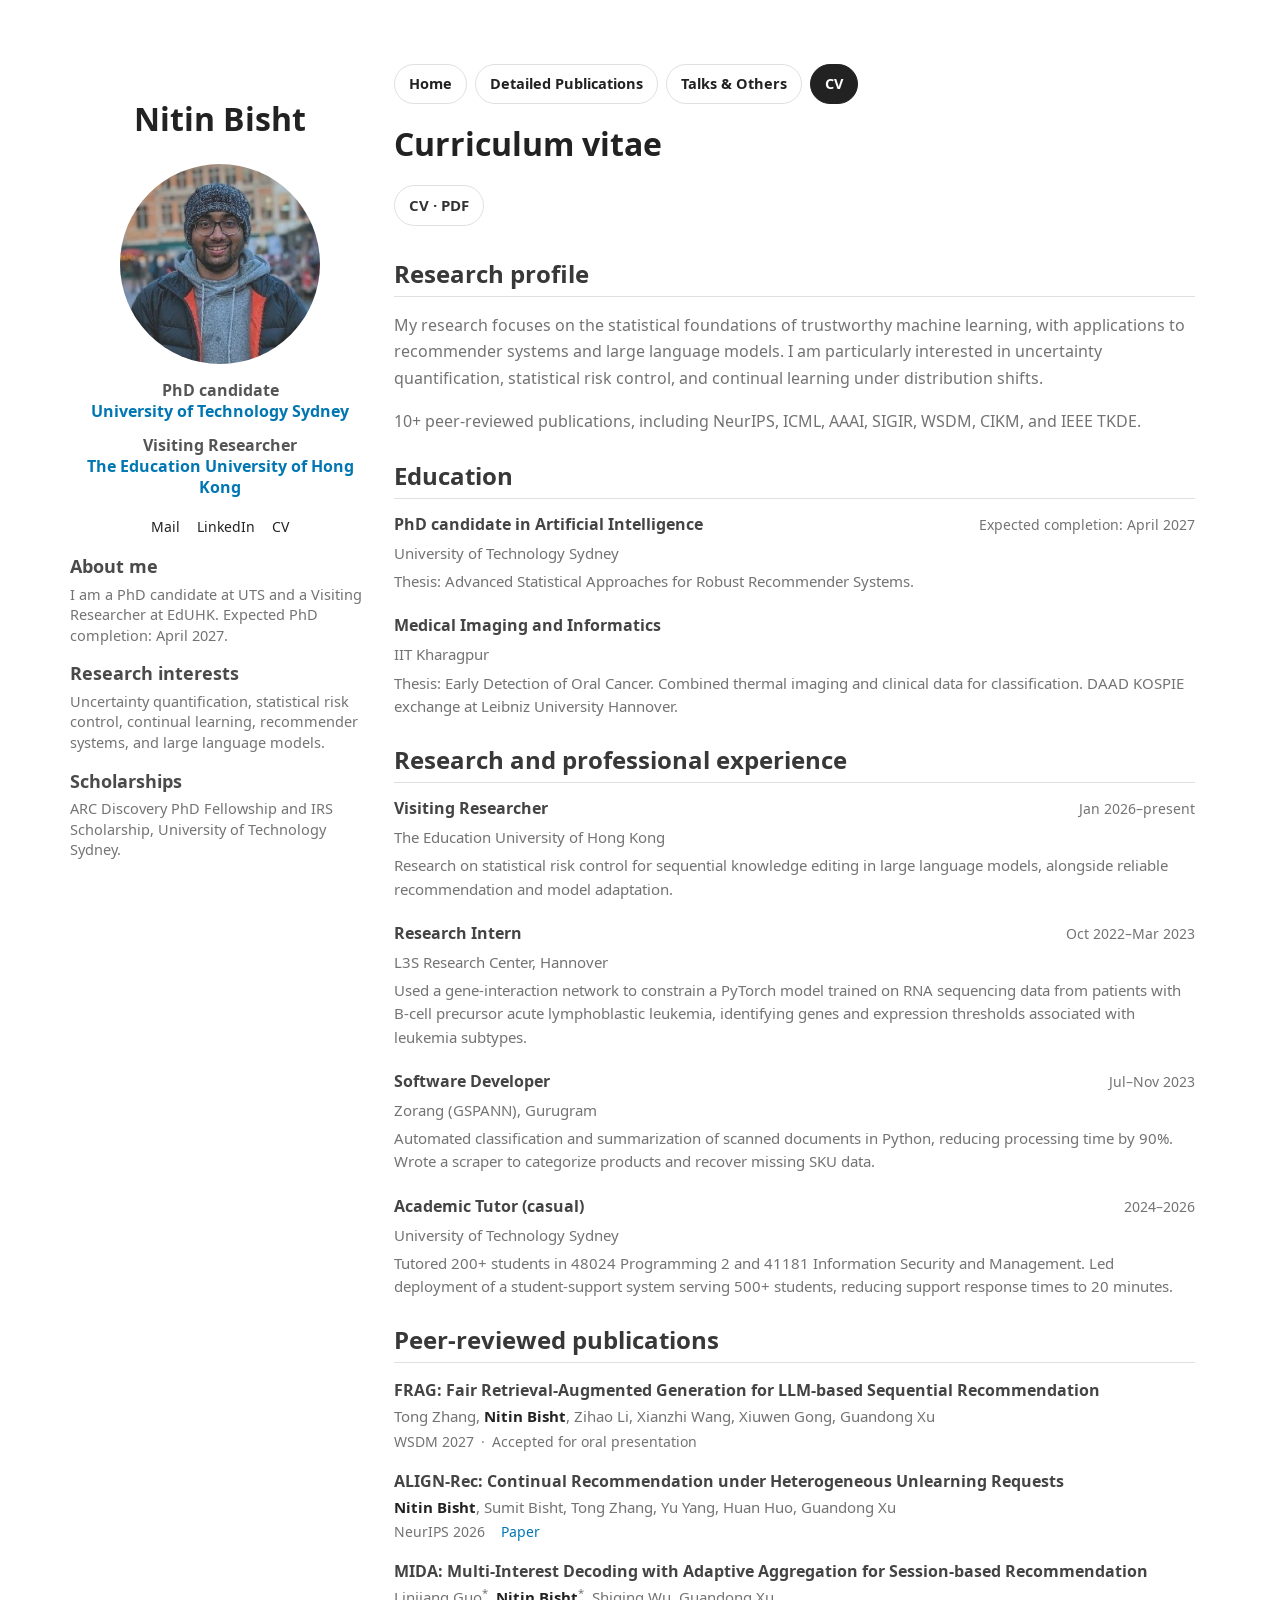
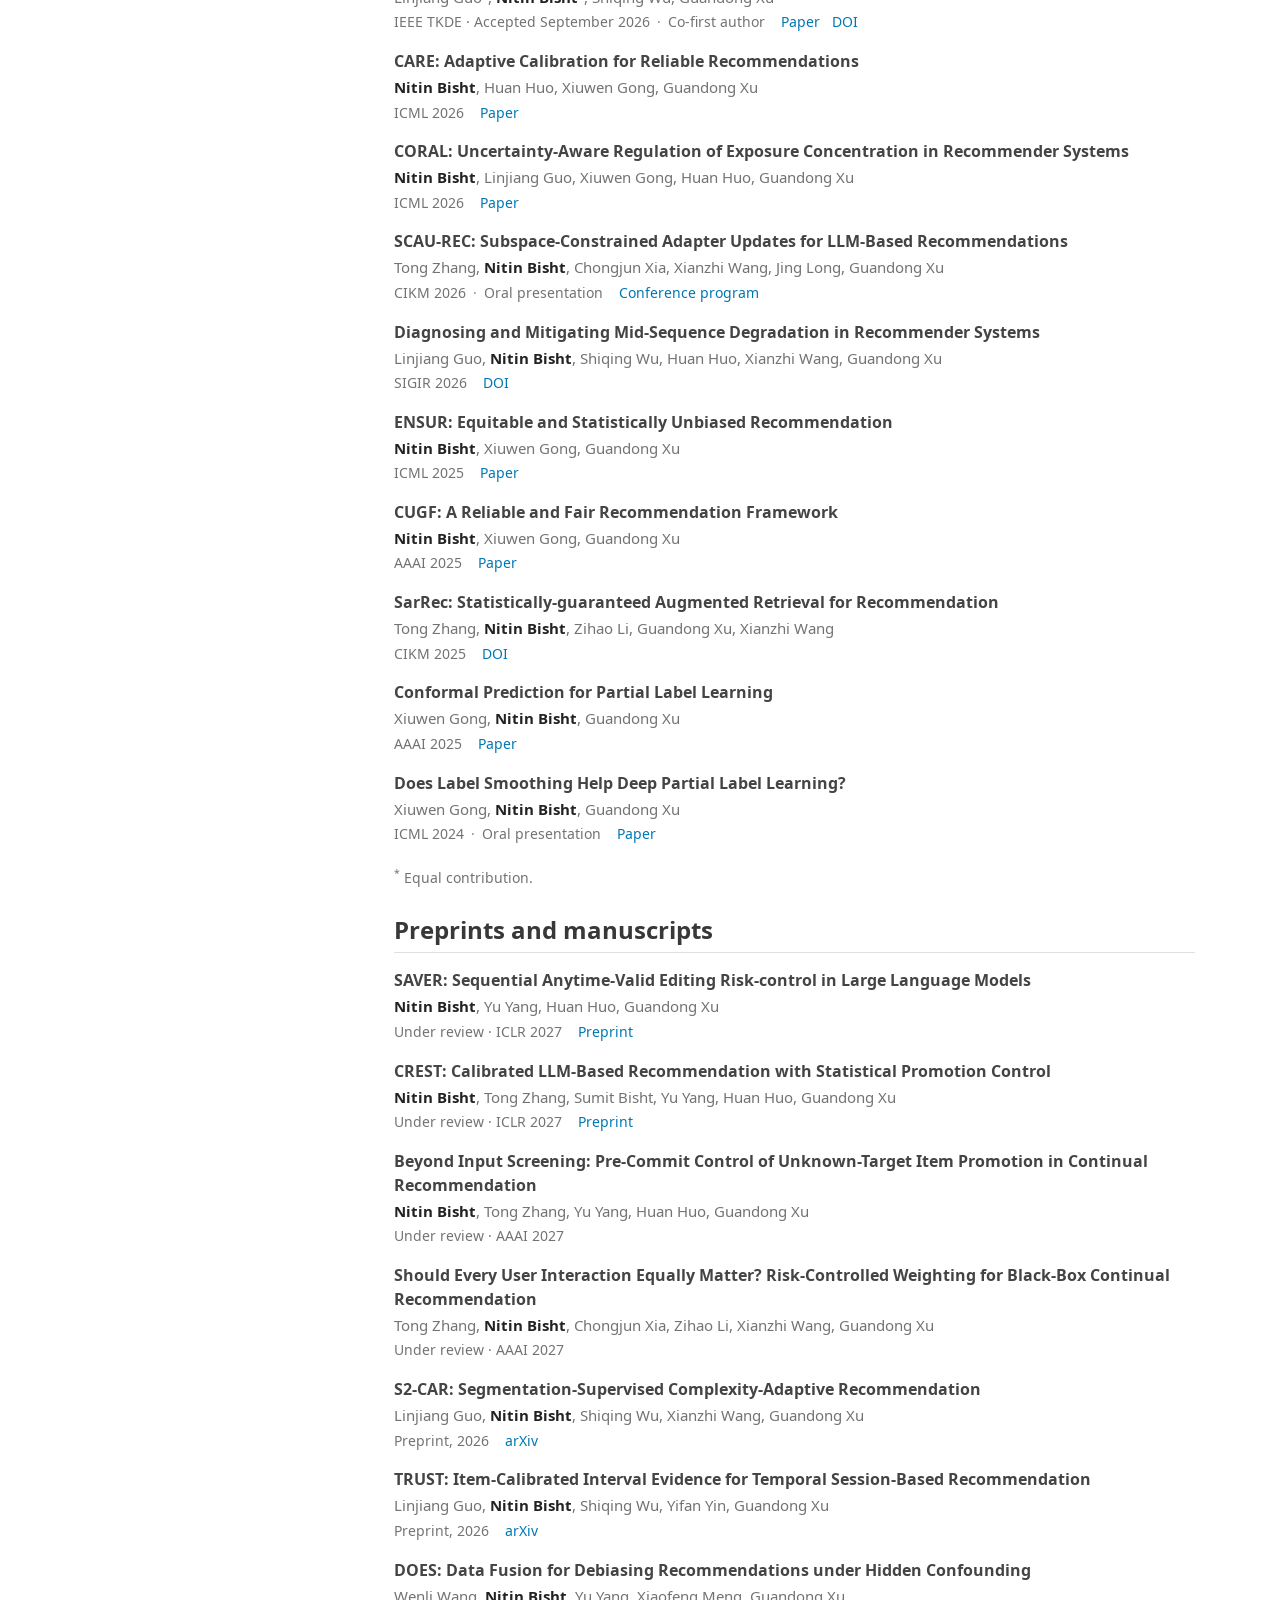
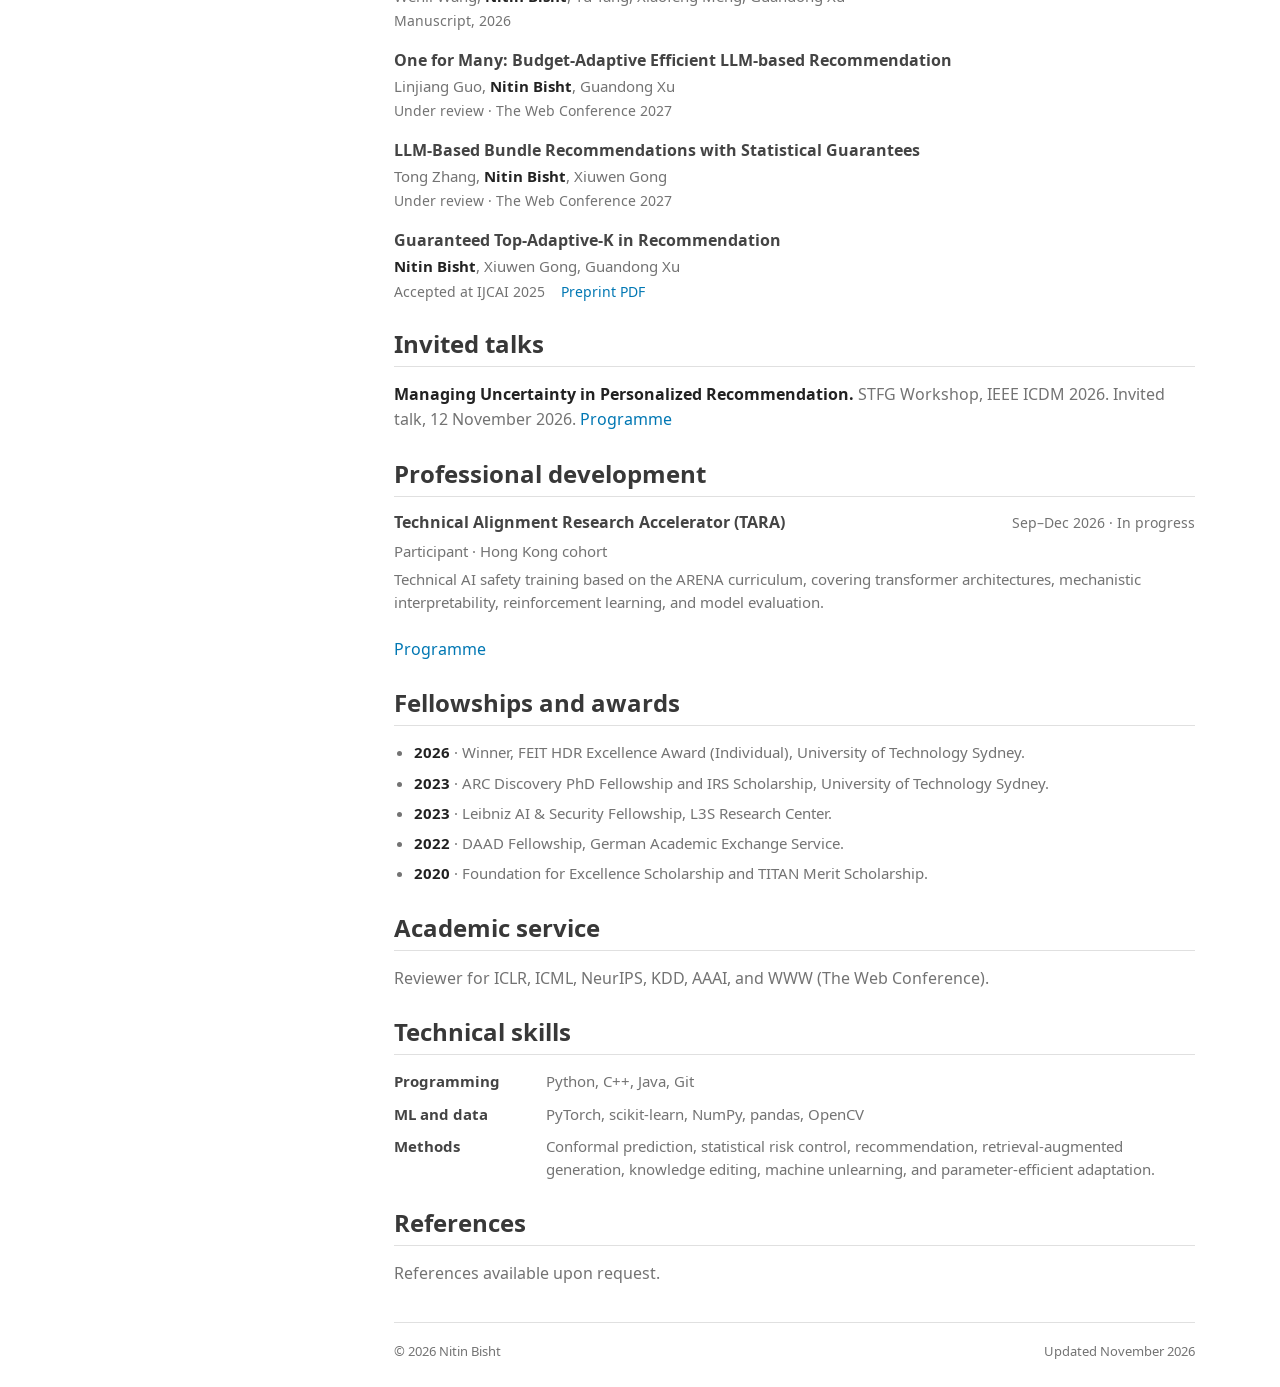
==== cv.html @ 3ca516d9 "Publish academic website and updated CV" ====
<!doctype html>
<html lang="en">
<head>
<meta charset="utf-8"><meta name="viewport" content="width=device-width, initial-scale=1">
<meta name="description" content="Nitin Bisht&#x27;s academic CV, research and engineering experience, publications, talks, teaching and awards.">
<meta name="theme-color" content="#163e60">
<meta property="og:title" content="Curriculum vitae · Nitin Bisht">
<meta property="og:description" content="Nitin Bisht&#x27;s academic CV, research and engineering experience, publications, talks, teaching and awards.">
<meta property="og:type" content="website">
<title>Curriculum vitae · Nitin Bisht</title>
<link rel="icon" href="/favicon.svg" type="image/svg+xml">
<link rel="stylesheet" href="/style.css">
<script defer src="/site.js"></script>
</head>
<body>
<a class="skip-link" href="#main">Skip to content</a>
<div class="site-shell">
<aside class="profile" aria-label="Profile">
      <a class="profile-name" href="/">Nitin Bisht</a>
      <a class="portrait-link" href="/" aria-label="Nitin Bisht home"><img class="portrait" src="/nitin-bisht.jpg" width="200" height="200" alt="Nitin Bisht"></a>
      <div class="profile-details">
      <p class="profile-role">PhD candidate<br><a href="https://www.uts.edu.au/" target="_blank" rel="noopener noreferrer">University of Technology Sydney</a></p>
      <p class="profile-role">Visiting Researcher<br><a href="https://www.eduhk.hk/" target="_blank" rel="noopener noreferrer">The Education University of Hong Kong</a></p>
      <div class="profile-links"><a href="mailto:nitin.bisht@student.uts.edu.au" class="">Mail</a><a href="https://www.linkedin.com/in/nitin-bisht-060b3b133" class="" target="_blank" rel="noopener noreferrer">LinkedIn</a><a href="/nitin-bisht-cv.pdf" class="">CV</a></div>
      <div class="profile-block"><h2>About me</h2><p>I am a PhD candidate at UTS and a Visiting Researcher at EdUHK. Expected PhD completion: April 2027.</p></div>
      <div class="profile-block"><h2>Research interests</h2><p>Uncertainty quantification, statistical risk control, continual learning, recommender systems, and large language models.</p></div>
      <div class="profile-block"><h2>Scholarships</h2><p>ARC Discovery PhD Fellowship and IRS Scholarship, University of Technology Sydney.</p></div>
      </div>
    </aside>
<div class="content-column">
<nav class="top-nav" aria-label="Main navigation"><a href="/">Home</a><a href="/publications.html">Detailed Publications</a><a href="/talks.html">Talks & Others</a><a href="/cv.html" aria-current="page">CV</a></nav>
<main id="main" tabindex="-1" class="cv-page">
<header class="page-header"><h1>Curriculum vitae</h1></header>
<div class="cv-downloads">
<a class="primary-link" href="/nitin-bisht-cv.pdf" download>CV · PDF</a>
</div>
<section><div class="section-heading"><h2>Research profile</h2></div><p class="research-profile">My research focuses on the statistical foundations of trustworthy machine learning, with applications to recommender systems and large language models. I am particularly interested in uncertainty quantification, statistical risk control, and continual learning under distribution shifts.</p>
<p>10+ peer-reviewed publications, including NeurIPS, ICML, AAAI, SIGIR, WSDM, CIKM, and IEEE TKDE.</p></section>
<section><div class="section-heading"><h2>Education</h2></div><article class="record">
      <div class="record-heading"><h3>PhD candidate in Artificial Intelligence</h3><span class="record-date">Expected completion: April 2027</span></div>
      <p class="institution">University of Technology Sydney</p>
      <p>Thesis: Advanced Statistical Approaches for Robust Recommender Systems.</p>
    </article><article class="record">
      <div class="record-heading"><h3>Medical Imaging and Informatics</h3><span class="record-date"></span></div>
      <p class="institution">IIT Kharagpur</p>
      <p>Thesis: Early Detection of Oral Cancer. Combined thermal imaging and clinical data for classification. DAAD KOSPIE exchange at Leibniz University Hannover.</p>
    </article></section>
<section><div class="section-heading"><h2>Research and professional experience</h2></div><article class="record">
      <div class="record-heading"><h3>Visiting Researcher</h3><span class="record-date">Jan 2026–present</span></div>
      <p class="institution">The Education University of Hong Kong</p>
      <p>Research on statistical risk control for sequential knowledge editing in large language models, alongside reliable recommendation and model adaptation.</p>
    </article><article class="record">
      <div class="record-heading"><h3>Research Intern</h3><span class="record-date">Oct 2022–Mar 2023</span></div>
      <p class="institution">L3S Research Center, Hannover</p>
      <p>Used a gene-interaction network to constrain a PyTorch model trained on RNA sequencing data from patients with B-cell precursor acute lymphoblastic leukemia, identifying genes and expression thresholds associated with leukemia subtypes.</p>
    </article><article class="record">
      <div class="record-heading"><h3>Software Developer</h3><span class="record-date">Jul–Nov 2023</span></div>
      <p class="institution">Zorang (GSPANN), Gurugram</p>
      <p>Automated classification and summarization of scanned documents in Python, reducing processing time by 90%. Wrote a scraper to categorize products and recover missing SKU data.</p>
    </article><article class="record">
      <div class="record-heading"><h3>Academic Tutor (casual)</h3><span class="record-date">2024–2026</span></div>
      <p class="institution">University of Technology Sydney</p>
      <p>Tutored 200+ students in 48024 Programming 2 and 41181 Information Security and Management. Led deployment of a student-support system serving 500+ students, reducing support response times to 20 minutes.</p>
    </article></section>
<section><div class="section-heading"><h2>Peer-reviewed publications</h2></div><article class="publication" id="paper-frag" data-kind="reviewed" data-search="FRAG: Fair Retrieval-Augmented Generation for LLM-based Sequential Recommendation Tong Zhang Nitin Bisht Zihao Li Xianzhi Wang Xiuwen Gong Guandong Xu WSDM 2027 LLM retrieval fairness recommendation">
      <h3>FRAG: Fair Retrieval-Augmented Generation for LLM-based Sequential Recommendation</h3>
      <p class="authors">Tong Zhang, <strong>Nitin Bisht</strong>, Zihao Li, Xianzhi Wang, Xiuwen Gong, Guandong Xu</p>
      <p class="paper-meta"><span>WSDM 2027<span class="meta-separator">·</span><span class="paper-note">Accepted for oral presentation</span></span></p>
      
    </article><article class="publication" id="paper-align" data-kind="reviewed" data-search="ALIGN-Rec: Continual Recommendation under Heterogeneous Unlearning Requests Nitin Bisht Sumit Bisht Tong Zhang Yu Yang Huan Huo Guandong Xu NeurIPS 2026 continual learning machine unlearning privacy recommendation">
      <h3>ALIGN-Rec: Continual Recommendation under Heterogeneous Unlearning Requests</h3>
      <p class="authors"><strong>Nitin Bisht</strong>, Sumit Bisht, Tong Zhang, Yu Yang, Huan Huo, Guandong Xu</p>
      <p class="paper-meta"><span>NeurIPS 2026</span><span class="paper-links"><a href="https://openreview.net/forum?id=L8dS5AKSwG" class="" target="_blank" rel="noopener noreferrer">Paper</a></span></p>
      
    </article><article class="publication" id="paper-mida" data-kind="reviewed" data-search="MIDA: Multi-Interest Decoding with Adaptive Aggregation for Session-based Recommendation Linjiang Guo* Nitin Bisht* Shiqing Wu Guandong Xu IEEE TKDE · Accepted September 2026 session recommendation multi interest decoding">
      <h3>MIDA: Multi-Interest Decoding with Adaptive Aggregation for Session-based Recommendation</h3>
      <p class="authors">Linjiang Guo<sup>*</sup>, <strong>Nitin Bisht</strong><sup>*</sup>, Shiqing Wu, Guandong Xu</p>
      <p class="paper-meta"><span>IEEE TKDE · Accepted September 2026<span class="meta-separator">·</span><span class="paper-note">Co-first author</span></span><span class="paper-links"><a href="https://arxiv.org/abs/2610.34192" class="" target="_blank" rel="noopener noreferrer">Paper</a> <a href="https://doi.org/10.1109/TKDE.2026.3740693" class="" target="_blank" rel="noopener noreferrer">DOI</a></span></p>
      
    </article><article class="publication" id="paper-care" data-kind="reviewed" data-search="CARE: Adaptive Calibration for Reliable Recommendations Nitin Bisht Huan Huo Xiuwen Gong Guandong Xu ICML 2026 uncertainty calibration risk control distribution shift">
      <h3>CARE: Adaptive Calibration for Reliable Recommendations</h3>
      <p class="authors"><strong>Nitin Bisht</strong>, Huan Huo, Xiuwen Gong, Guandong Xu</p>
      <p class="paper-meta"><span>ICML 2026</span><span class="paper-links"><a href="https://proceedings.mlr.press/v306/bisht26b.html" class="" target="_blank" rel="noopener noreferrer">Paper</a></span></p>
      
    </article><article class="publication" id="paper-coral" data-kind="reviewed" data-search="CORAL: Uncertainty-Aware Regulation of Exposure Concentration in Recommender Systems Nitin Bisht Linjiang Guo Xiuwen Gong Huan Huo Guandong Xu ICML 2026 risk control fairness sequential decision exposure">
      <h3>CORAL: Uncertainty-Aware Regulation of Exposure Concentration in Recommender Systems</h3>
      <p class="authors"><strong>Nitin Bisht</strong>, Linjiang Guo, Xiuwen Gong, Huan Huo, Guandong Xu</p>
      <p class="paper-meta"><span>ICML 2026</span><span class="paper-links"><a href="https://proceedings.mlr.press/v306/bisht26a.html" class="" target="_blank" rel="noopener noreferrer">Paper</a></span></p>
      
    </article><article class="publication" id="paper-scau" data-kind="reviewed" data-search="SCAU-REC: Subspace-Constrained Adapter Updates for LLM-Based Recommendations Tong Zhang Nitin Bisht Chongjun Xia Xianzhi Wang Jing Long Guandong Xu CIKM 2026 LLM parameter efficient adapters recommendation">
      <h3>SCAU-REC: Subspace-Constrained Adapter Updates for LLM-Based Recommendations</h3>
      <p class="authors">Tong Zhang, <strong>Nitin Bisht</strong>, Chongjun Xia, Xianzhi Wang, Jing Long, Guandong Xu</p>
      <p class="paper-meta"><span>CIKM 2026<span class="meta-separator">·</span><span class="paper-note">Oral presentation</span></span><span class="paper-links"><a href="https://cikm2026.diag.uniroma1.it/cikm-program/CIKM2026_program.html" class="" target="_blank" rel="noopener noreferrer">Conference program</a></span></p>
      
    </article><article class="publication" id="paper-midsequence" data-kind="reviewed" data-search="Diagnosing and Mitigating Mid-Sequence Degradation in Recommender Systems Linjiang Guo Nitin Bisht Shiqing Wu Huan Huo Xianzhi Wang Guandong Xu SIGIR 2026 session recommendation sequence">
      <h3>Diagnosing and Mitigating Mid-Sequence Degradation in Recommender Systems</h3>
      <p class="authors">Linjiang Guo, <strong>Nitin Bisht</strong>, Shiqing Wu, Huan Huo, Xianzhi Wang, Guandong Xu</p>
      <p class="paper-meta"><span>SIGIR 2026</span><span class="paper-links"><a href="https://doi.org/10.1145/3805712.3809738" class="" target="_blank" rel="noopener noreferrer">DOI</a></span></p>
      
    </article><article class="publication" id="paper-ensur" data-kind="reviewed" data-search="ENSUR: Equitable and Statistically Unbiased Recommendation Nitin Bisht Xiuwen Gong Guandong Xu ICML 2025 uncertainty fairness risk control recommendation">
      <h3>ENSUR: Equitable and Statistically Unbiased Recommendation</h3>
      <p class="authors"><strong>Nitin Bisht</strong>, Xiuwen Gong, Guandong Xu</p>
      <p class="paper-meta"><span>ICML 2025</span><span class="paper-links"><a href="https://proceedings.mlr.press/v267/bisht25a.html" class="" target="_blank" rel="noopener noreferrer">Paper</a></span></p>
      
    </article><article class="publication" id="paper-cugf" data-kind="reviewed" data-search="CUGF: A Reliable and Fair Recommendation Framework Nitin Bisht Xiuwen Gong Guandong Xu AAAI 2025 fairness reliability recommendation">
      <h3>CUGF: A Reliable and Fair Recommendation Framework</h3>
      <p class="authors"><strong>Nitin Bisht</strong>, Xiuwen Gong, Guandong Xu</p>
      <p class="paper-meta"><span>AAAI 2025</span><span class="paper-links"><a href="https://ojs.aaai.org/index.php/AAAI/article/download/33245/35400" class="" target="_blank" rel="noopener noreferrer">Paper</a></span></p>
      
    </article><article class="publication" id="paper-sarrec" data-kind="reviewed" data-search="SarRec: Statistically-guaranteed Augmented Retrieval for Recommendation Tong Zhang Nitin Bisht Zihao Li Guandong Xu Xianzhi Wang CIKM 2025 retrieval statistical guarantees recommendation">
      <h3>SarRec: Statistically-guaranteed Augmented Retrieval for Recommendation</h3>
      <p class="authors">Tong Zhang, <strong>Nitin Bisht</strong>, Zihao Li, Guandong Xu, Xianzhi Wang</p>
      <p class="paper-meta"><span>CIKM 2025</span><span class="paper-links"><a href="https://doi.org/10.1145/3746252.3761054" class="" target="_blank" rel="noopener noreferrer">DOI</a></span></p>
      
    </article><article class="publication" id="paper-cpll" data-kind="reviewed" data-search="Conformal Prediction for Partial Label Learning Xiuwen Gong Nitin Bisht Guandong Xu AAAI 2025 uncertainty conformal prediction partial label learning">
      <h3>Conformal Prediction for Partial Label Learning</h3>
      <p class="authors">Xiuwen Gong, <strong>Nitin Bisht</strong>, Guandong Xu</p>
      <p class="paper-meta"><span>AAAI 2025</span><span class="paper-links"><a href="https://ojs.aaai.org/index.php/AAAI/article/download/33853/36008" class="" target="_blank" rel="noopener noreferrer">Paper</a></span></p>
      
    </article><article class="publication" id="paper-labelsmoothing" data-kind="reviewed" data-search="Does Label Smoothing Help Deep Partial Label Learning? Xiuwen Gong Nitin Bisht Guandong Xu ICML 2024 partial label learning classification">
      <h3>Does Label Smoothing Help Deep Partial Label Learning?</h3>
      <p class="authors">Xiuwen Gong, <strong>Nitin Bisht</strong>, Guandong Xu</p>
      <p class="paper-meta"><span>ICML 2024<span class="meta-separator">·</span><span class="paper-note">Oral presentation</span></span><span class="paper-links"><a href="https://proceedings.mlr.press/v235/gong24b.html" class="" target="_blank" rel="noopener noreferrer">Paper</a></span></p>
      
    </article><p class="equal-note"><sup>*</sup> Equal contribution.</p></section>
<section><div class="section-heading"><h2>Preprints and manuscripts</h2></div><article class="publication" id="paper-saver" data-kind="preprint" data-search="SAVER: Sequential Anytime-Valid Editing Risk-control in Large Language Models Nitin Bisht Yu Yang Huan Huo Guandong Xu Under review · ICLR 2027 LLM knowledge editing statistical risk control sequential testing">
      <h3>SAVER: Sequential Anytime-Valid Editing Risk-control in Large Language Models</h3>
      <p class="authors"><strong>Nitin Bisht</strong>, Yu Yang, Huan Huo, Guandong Xu</p>
      <p class="paper-meta"><span>Under review · ICLR 2027</span><span class="paper-links"><a href="https://openreview.net/forum?id=ElpQeeyTLm" class="" target="_blank" rel="noopener noreferrer">Preprint</a></span></p>
      
    </article><article class="publication" id="paper-crest" data-kind="preprint" data-search="CREST: Calibrated LLM-Based Recommendation with Statistical Promotion Control Nitin Bisht Tong Zhang Sumit Bisht Yu Yang Huan Huo Guandong Xu Under review · ICLR 2027 LLM adversarial robustness manipulation calibration recommendation">
      <h3>CREST: Calibrated LLM-Based Recommendation with Statistical Promotion Control</h3>
      <p class="authors"><strong>Nitin Bisht</strong>, Tong Zhang, Sumit Bisht, Yu Yang, Huan Huo, Guandong Xu</p>
      <p class="paper-meta"><span>Under review · ICLR 2027</span><span class="paper-links"><a href="https://openreview.net/forum?id=1bhqIZcbQ5" class="" target="_blank" rel="noopener noreferrer">Preprint</a></span></p>
      
    </article><article class="publication" id="paper-taper" data-kind="preprint" data-search="Beyond Input Screening: Pre-Commit Control of Unknown-Target Item Promotion in Continual Recommendation Nitin Bisht Tong Zhang Yu Yang Huan Huo Guandong Xu Under review · AAAI 2027 TAPER-Rec security poisoning continual learning recommendation">
      <h3>Beyond Input Screening: Pre-Commit Control of Unknown-Target Item Promotion in Continual Recommendation</h3>
      <p class="authors"><strong>Nitin Bisht</strong>, Tong Zhang, Yu Yang, Huan Huo, Guandong Xu</p>
      <p class="paper-meta"><span>Under review · AAAI 2027</span></p>
      
    </article><article class="publication" id="paper-firm" data-kind="preprint" data-search="Should Every User Interaction Equally Matter? Risk-Controlled Weighting for Black-Box Continual Recommendation Tong Zhang Nitin Bisht Chongjun Xia Zihao Li Xianzhi Wang Guandong Xu Under review · AAAI 2027 FIRM risk control feedback continual learning recommendation">
      <h3>Should Every User Interaction Equally Matter? Risk-Controlled Weighting for Black-Box Continual Recommendation</h3>
      <p class="authors">Tong Zhang, <strong>Nitin Bisht</strong>, Chongjun Xia, Zihao Li, Xianzhi Wang, Guandong Xu</p>
      <p class="paper-meta"><span>Under review · AAAI 2027</span></p>
      
    </article><article class="publication" id="paper-s2car" data-kind="preprint" data-search="S2-CAR: Segmentation-Supervised Complexity-Adaptive Recommendation Linjiang Guo Nitin Bisht Shiqing Wu Xianzhi Wang Guandong Xu Preprint, 2026 session recommendation intent segmentation">
      <h3>S2-CAR: Segmentation-Supervised Complexity-Adaptive Recommendation</h3>
      <p class="authors">Linjiang Guo, <strong>Nitin Bisht</strong>, Shiqing Wu, Xianzhi Wang, Guandong Xu</p>
      <p class="paper-meta"><span>Preprint, 2026</span><span class="paper-links"><a href="https://arxiv.org/abs/2606.25415" class="" target="_blank" rel="noopener noreferrer">arXiv</a></span></p>
      
    </article><article class="publication" id="paper-trust" data-kind="preprint" data-search="TRUST: Item-Calibrated Interval Evidence for Temporal Session-Based Recommendation Linjiang Guo Nitin Bisht Shiqing Wu Yifan Yin Guandong Xu Preprint, 2026 session recommendation time intervals calibration">
      <h3>TRUST: Item-Calibrated Interval Evidence for Temporal Session-Based Recommendation</h3>
      <p class="authors">Linjiang Guo, <strong>Nitin Bisht</strong>, Shiqing Wu, Yifan Yin, Guandong Xu</p>
      <p class="paper-meta"><span>Preprint, 2026</span><span class="paper-links"><a href="https://arxiv.org/abs/2606.27214" class="" target="_blank" rel="noopener noreferrer">arXiv</a></span></p>
      
    </article><article class="publication" id="paper-does" data-kind="preprint" data-search="DOES: Data Fusion for Debiasing Recommendations under Hidden Confounding Wenli Wang Nitin Bisht Yu Yang Xiaofeng Meng Guandong Xu Manuscript, 2026 causal inference debiasing hidden confounding data fusion">
      <h3>DOES: Data Fusion for Debiasing Recommendations under Hidden Confounding</h3>
      <p class="authors">Wenli Wang, <strong>Nitin Bisht</strong>, Yu Yang, Xiaofeng Meng, Guandong Xu</p>
      <p class="paper-meta"><span>Manuscript, 2026</span></p>
      
    </article><article class="publication" id="paper-oneformany" data-kind="preprint" data-search="One for Many: Budget-Adaptive Efficient LLM-based Recommendation Linjiang Guo Nitin Bisht Guandong Xu Under review · The Web Conference 2027 LLM recommendation efficiency budget">
      <h3>One for Many: Budget-Adaptive Efficient LLM-based Recommendation</h3>
      <p class="authors">Linjiang Guo, <strong>Nitin Bisht</strong>, Guandong Xu</p>
      <p class="paper-meta"><span>Under review · The Web Conference 2027</span></p>
      
    </article><article class="publication" id="paper-bundle" data-kind="preprint" data-search="LLM-Based Bundle Recommendations with Statistical Guarantees Tong Zhang Nitin Bisht Xiuwen Gong Under review · The Web Conference 2027 LLM bundle recommendation statistical guarantees">
      <h3>LLM-Based Bundle Recommendations with Statistical Guarantees</h3>
      <p class="authors">Tong Zhang, <strong>Nitin Bisht</strong>, Xiuwen Gong</p>
      <p class="paper-meta"><span>Under review · The Web Conference 2027</span></p>
      
    </article><article class="publication" id="paper-topadaptive" data-kind="preprint" data-search="Guaranteed Top-Adaptive-K in Recommendation Nitin Bisht Xiuwen Gong Guandong Xu Accepted at IJCAI 2025 K-Adapt Top-Adaptive-K conformal prediction recommendation set size">
      <h3>Guaranteed Top-Adaptive-K in Recommendation</h3>
      <p class="authors"><strong>Nitin Bisht</strong>, Xiuwen Gong, Guandong Xu</p>
      <p class="paper-meta"><span>Accepted at IJCAI 2025</span><span class="paper-links"><a href="https://ijcai-preprints.s3.us-west-1.amazonaws.com/2025/1596.pdf" class="" target="_blank" rel="noopener noreferrer">Preprint PDF</a></span></p>
      
    </article></section>
<section><div class="section-heading"><h2>Invited talks</h2></div><p><strong>Managing Uncertainty in Personalized Recommendation.</strong> STFG Workshop, IEEE ICDM 2026. Invited talk, 12 November 2026. <a href="https://icdm-2026-workshop.netlify.app/#nitin-bisht" class="" target="_blank" rel="noopener noreferrer">Programme</a></p></section>
<section><div class="section-heading"><h2>Professional development</h2></div>
<article class="record">
      <div class="record-heading"><h3>Technical Alignment Research Accelerator (TARA)</h3><span class="record-date">Sep–Dec 2026 · In progress</span></div>
      <p class="institution">Participant · Hong Kong cohort</p>
      <p>Technical AI safety training based on the ARENA curriculum, covering transformer architectures, mechanistic interpretability, reinforcement learning, and model evaluation.</p>
    </article>
<p><a href="https://www.taraprogram.org/" class="" target="_blank" rel="noopener noreferrer">Programme</a></p></section>
<section id="awards"><div class="section-heading"><h2>Fellowships and awards</h2></div><ul class="compact-list"><li><strong>2026</strong> · Winner, FEIT HDR Excellence Award (Individual), University of Technology Sydney.</li><li><strong>2023</strong> · ARC Discovery PhD Fellowship and IRS Scholarship, University of Technology Sydney.</li><li><strong>2023</strong> · Leibniz AI &amp; Security Fellowship, L3S Research Center.</li><li><strong>2022</strong> · DAAD Fellowship, German Academic Exchange Service.</li><li><strong>2020</strong> · Foundation for Excellence Scholarship and TITAN Merit Scholarship.</li></ul></section>
<section><div class="section-heading"><h2>Academic service</h2></div><p>Reviewer for ICLR, ICML, NeurIPS, KDD, AAAI, and WWW (The Web Conference).</p></section>
<section><div class="section-heading"><h2>Technical skills</h2></div>
<dl class="skills-list"><div><dt>Programming</dt><dd>Python, C++, Java, Git</dd></div><div><dt>ML and data</dt><dd>PyTorch, scikit-learn, NumPy, pandas, OpenCV</dd></div><div><dt>Methods</dt><dd>Conformal prediction, statistical risk control, recommendation, retrieval-augmented generation, knowledge editing, machine unlearning, and parameter-efficient adaptation.</dd></div></dl>
</section>
<section><div class="section-heading"><h2>References</h2></div><p>References available upon request.</p></section>
</main>
<footer class="site-footer"><span>© 2026 Nitin Bisht</span><span>Updated November 2026</span></footer>
</div>
</div>
</body>
</html>
---- style.css ----
@charset "UTF-8";
@font-face{font-family:"Noto Sans";src:url("/NotoSans-Regular.ttf") format("truetype");font-style:normal;font-weight:400;font-display:swap}
@font-face{font-family:"Noto Sans";src:url("/NotoSans-Bold.ttf") format("truetype");font-style:normal;font-weight:700;font-display:swap}
:root{--ink:#222;--heading:#383838;--text:#737373;--link:#0077b3;--line:#e0e0e0}
*{box-sizing:border-box}
html{scroll-behavior:smooth;scroll-padding-top:24px;scrollbar-gutter:stable}
body{margin:0;background:#fff;color:var(--text);font:400 16px/1.55 "Noto Sans","Helvetica Neue",Arial,sans-serif;overflow-y:scroll}
a{color:var(--link);text-decoration:none;text-underline-offset:3px}
a:hover{text-decoration:underline;color:#005f8f}
button,input{font:inherit}
button{cursor:pointer}
a:focus-visible,button:focus-visible,input:focus-visible{outline:2px solid var(--link);outline-offset:4px}
p{margin:0 0 18px}
h1,h2,h3{line-height:1.25;color:var(--heading);font-weight:700}
h1{font-size:2rem;margin:0 0 20px;color:var(--ink)}
h2{font-size:1.5rem;margin:0 0 14px}
h3{font-size:1.125rem;margin:0 0 8px;color:#4a4a4a}
strong{font-weight:700;color:var(--ink)}
sup{font-size:.75em;line-height:0}
[hidden]{display:none!important}
.site-shell{width:calc(100% - 140px);max-width:1280px;margin:60px auto 0;display:grid;grid-template-columns:300px minmax(0,1fr);gap:24px;align-items:start}
.profile{position:sticky;top:22px;padding-top:40px;max-height:calc(100vh - 32px);overflow-y:auto;scrollbar-width:none}
.profile::-webkit-scrollbar{display:none}
.profile-name{font-size:2rem;font-weight:700;color:var(--ink);line-height:1.2;display:block;text-align:center;margin:0 0 26px}
.profile-name:hover{text-decoration:none;color:var(--ink)}
.portrait-link{display:block;width:200px;margin:0 auto 16px}
.portrait{width:200px;height:200px;display:block;object-fit:cover;border-radius:50%}
.profile-role{text-align:center;font-size:1rem;line-height:1.3;font-weight:700;color:#555;margin-bottom:13px}
.profile-role a{color:var(--link)}
.profile-links{display:flex;justify-content:center;flex-wrap:wrap;gap:8px 17px;font-size:.875rem;margin:19px 0 17px}
.profile-links a{color:var(--ink)}
.profile-block h2{font-size:1.125rem;color:#4a4a4a;margin:17px 0 6px}
.profile-block p{font-size:.90625rem;line-height:1.42;margin:0 0 15px}
.top-nav{display:flex;flex-wrap:wrap;align-items:center;gap:8px;margin:4px 0 20px}
.top-nav a{font-size:.90625rem;font-weight:700;color:var(--ink);padding:8px 14px;border:1px solid var(--line);border-radius:999px;line-height:1.5;background:white}
.top-nav a:hover{color:var(--link);border-color:var(--link);text-decoration:none}
.top-nav a[aria-current=page]{color:#fff;background:var(--ink);border-color:var(--ink)}
.page-header{margin-bottom:21px}
.page-intro{font-size:1rem;line-height:1.65;margin-bottom:22px}
.introduction{line-height:1.65;margin-top:10px}
.research-profile{line-height:1.65}
section{margin:28px 0 0}
.section-heading{display:flex;align-items:baseline;justify-content:space-between;gap:16px;margin-bottom:15px}
.section-heading h2{margin:0}
.section-link{font-size:.875rem;white-space:nowrap}
.section-note{font-size:.9375rem;margin:-4px 0 18px}
.news-list{list-style:none;padding:0;margin:0}
.news-list li{display:grid;grid-template-columns:9rem minmax(0,1fr);gap:14px;margin-bottom:9px;font-size:.9375rem;line-height:1.5}
.news-date{color:#555;white-space:nowrap;font-weight:700;font-size:.875rem}
.publication{padding:0;margin:0 0 22px;scroll-margin-top:24px}
.publication:last-child{margin-bottom:0}
.publication h3{font-size:1rem;line-height:1.5;margin-bottom:3px;color:#444}
.authors{font-size:.9375rem;line-height:1.5;margin-bottom:3px}
.paper-meta{font-size:.875rem;display:flex;align-items:baseline;flex-wrap:wrap;gap:3px 16px;margin-bottom:0}
.meta-separator{padding:0 7px;color:#888}
.paper-links{display:inline-flex;gap:12px}
.paper-summary{font-size:.9375rem;line-height:1.55;margin:7px 0 0}
.publication-tools{padding:0;margin:0 0 28px}
.publication-jumps{display:flex;flex-wrap:wrap;gap:7px 22px;margin-bottom:17px;font-size:.9375rem}
.publication-tools label{display:block;font-size:.875rem;font-weight:700;margin-bottom:5px}
.search-row{display:flex;gap:10px;align-items:center;max-width:600px}
.search-row input{width:100%;min-width:0;padding:8px 11px;border:1px solid #ccc;border-radius:4px;background:#fff;color:#444}
.search-row input::placeholder{color:#858585}
.search-row button{border:1px solid #ccc;border-radius:4px;background:#fff;color:#444;padding:8px 13px}
.search-status{font-size:.875rem;margin:6px 0 0}
.search-status:empty{display:none}
.equal-note{font-size:.875rem;margin-top:22px}
.empty-results{padding:22px 0}
.record{margin-bottom:22px}
.record-heading{display:flex;align-items:baseline;justify-content:space-between;gap:15px}
.record-date{font-size:.875rem;white-space:nowrap}
.record-date:empty{display:none}
.record-heading h3{font-size:1rem;color:#444}
.institution{font-size:.9375rem;margin-bottom:5px}
.record p:last-child{margin-bottom:0}
.record>p:not(.institution){font-size:.9375rem}
.section-card{border:1px solid var(--line);border-radius:10px;padding:13px 15px;margin:0 0 22px;background:#fff}
.section-card h2{margin:0 0 10px}
.activity-list{padding-left:18px;margin:0;line-height:1.55;font-size:.9375rem}
.activity-list li{margin-bottom:6px}
.activity-list li:last-child{margin-bottom:0}
.subsection+.subsection{border-top:1px dashed var(--line);padding-top:12px;margin-top:14px}
.subsection h3{margin:0 0 7px}
.activity-context{font-size:.9375rem;line-height:1.5;margin-bottom:9px}
.activity-list+.activity-context{margin:9px 0 0}
.cv-downloads{padding-bottom:6px;margin-bottom:24px}
.primary-link{display:inline-block;border:1px solid var(--line);color:#333;padding:8px 14px;border-radius:999px;font-size:.9375rem;font-weight:700}
.primary-link:hover{text-decoration:none;border-color:var(--link)}


.cv-page .section-heading{border-bottom:1px solid var(--line);padding-bottom:7px}
.cv-page section{margin-top:27px}
.cv-page .publication{margin-bottom:16px}
.compact-list{padding-left:20px;margin:0}
.compact-list li{margin-bottom:7px;font-size:.9375rem}
.skills-list{margin:0}
.skills-list>div{display:grid;grid-template-columns:135px 1fr;gap:17px;margin-bottom:9px;font-size:.9375rem}
dt{font-weight:700;color:#444}
dd{margin:0}
.contact-section p{font-size:.9375rem;overflow-wrap:anywhere}
.site-footer{border-top:1px solid var(--line);margin-top:36px;padding:18px 0 26px;display:flex;justify-content:space-between;gap:14px;flex-wrap:wrap;font-size:.8125rem}
.sr-only{position:absolute;width:1px;height:1px;padding:0;margin:-1px;overflow:hidden;clip:rect(0,0,0,0);white-space:nowrap;border:0}
.skip-link{position:fixed;left:20px;top:-100px;background:#222;padding:10px 18px;color:#fff;z-index:10}
.skip-link:focus{top:12px}
@media(max-width:1050px){.site-shell{width:calc(100% - 70px);grid-template-columns:270px minmax(0,1fr);gap:25px}.profile-name{font-size:1.8rem}.top-nav a{padding:7px 12px}.record-heading{flex-wrap:wrap;gap:2px}}
@media(max-width:800px){.site-shell{display:block;width:calc(100% - 40px);margin-top:28px}.profile{position:static;max-height:none;overflow:visible;padding:0 0 22px;margin-bottom:22px;border-bottom:1px solid var(--line);display:grid;grid-template-columns:110px 1fr;column-gap:20px}.profile-name{grid-column:1/-1;text-align:left;margin-bottom:18px;font-size:1.9rem}.portrait-link{width:110px;margin:0}.portrait{width:110px;height:110px}.profile-role{text-align:left;font-size:.9375rem;line-height:1.4;margin-bottom:11px}.profile-links{justify-content:flex-start;font-size:.875rem;margin:14px 0 0}.profile-block{display:none}.top-nav{gap:7px;margin:0 0 24px}.top-nav a{font-size:.875rem;padding:7px 12px}.page-header{margin-bottom:20px}h1{font-size:1.8rem}.news-list li{grid-template-columns:9rem minmax(0,1fr);gap:10px}.section-heading{gap:10px}h2{font-size:1.4rem}.record-heading{display:block}.record-date{display:block;margin:-3px 0 5px}.skills-list>div{grid-template-columns:1fr;gap:2px}.section-card{padding:13px}.activity-list{font-size:.9375rem}.site-footer{margin-top:28px}.publication h3{font-size:1rem}}
@media(max-width:390px){.profile{grid-template-columns:90px 1fr;gap:15px}.portrait-link,.portrait{width:90px;height:90px}.top-nav a{font-size:.875rem;padding:7px 10px}.news-list li{grid-template-columns:1fr;gap:1px}.section-link{white-space:normal}}
@media(prefers-reduced-motion:reduce){html{scroll-behavior:auto}}
@media print{body{font-size:10pt;color:#444}.site-shell{display:block;width:100%;margin:0}.profile,.top-nav,.cv-downloads,.publication-tools,.site-footer,.skip-link{display:none}main{width:100%}h1{font-size:22pt}h2{font-size:14pt}h3{font-size:11pt}.publication,.record{break-inside:avoid}a{color:#111}section{margin-top:16pt}.paper-links{display:none}.publication h3{font-size:11pt}.authors,.paper-meta,.paper-summary{font-size:9.5pt}}
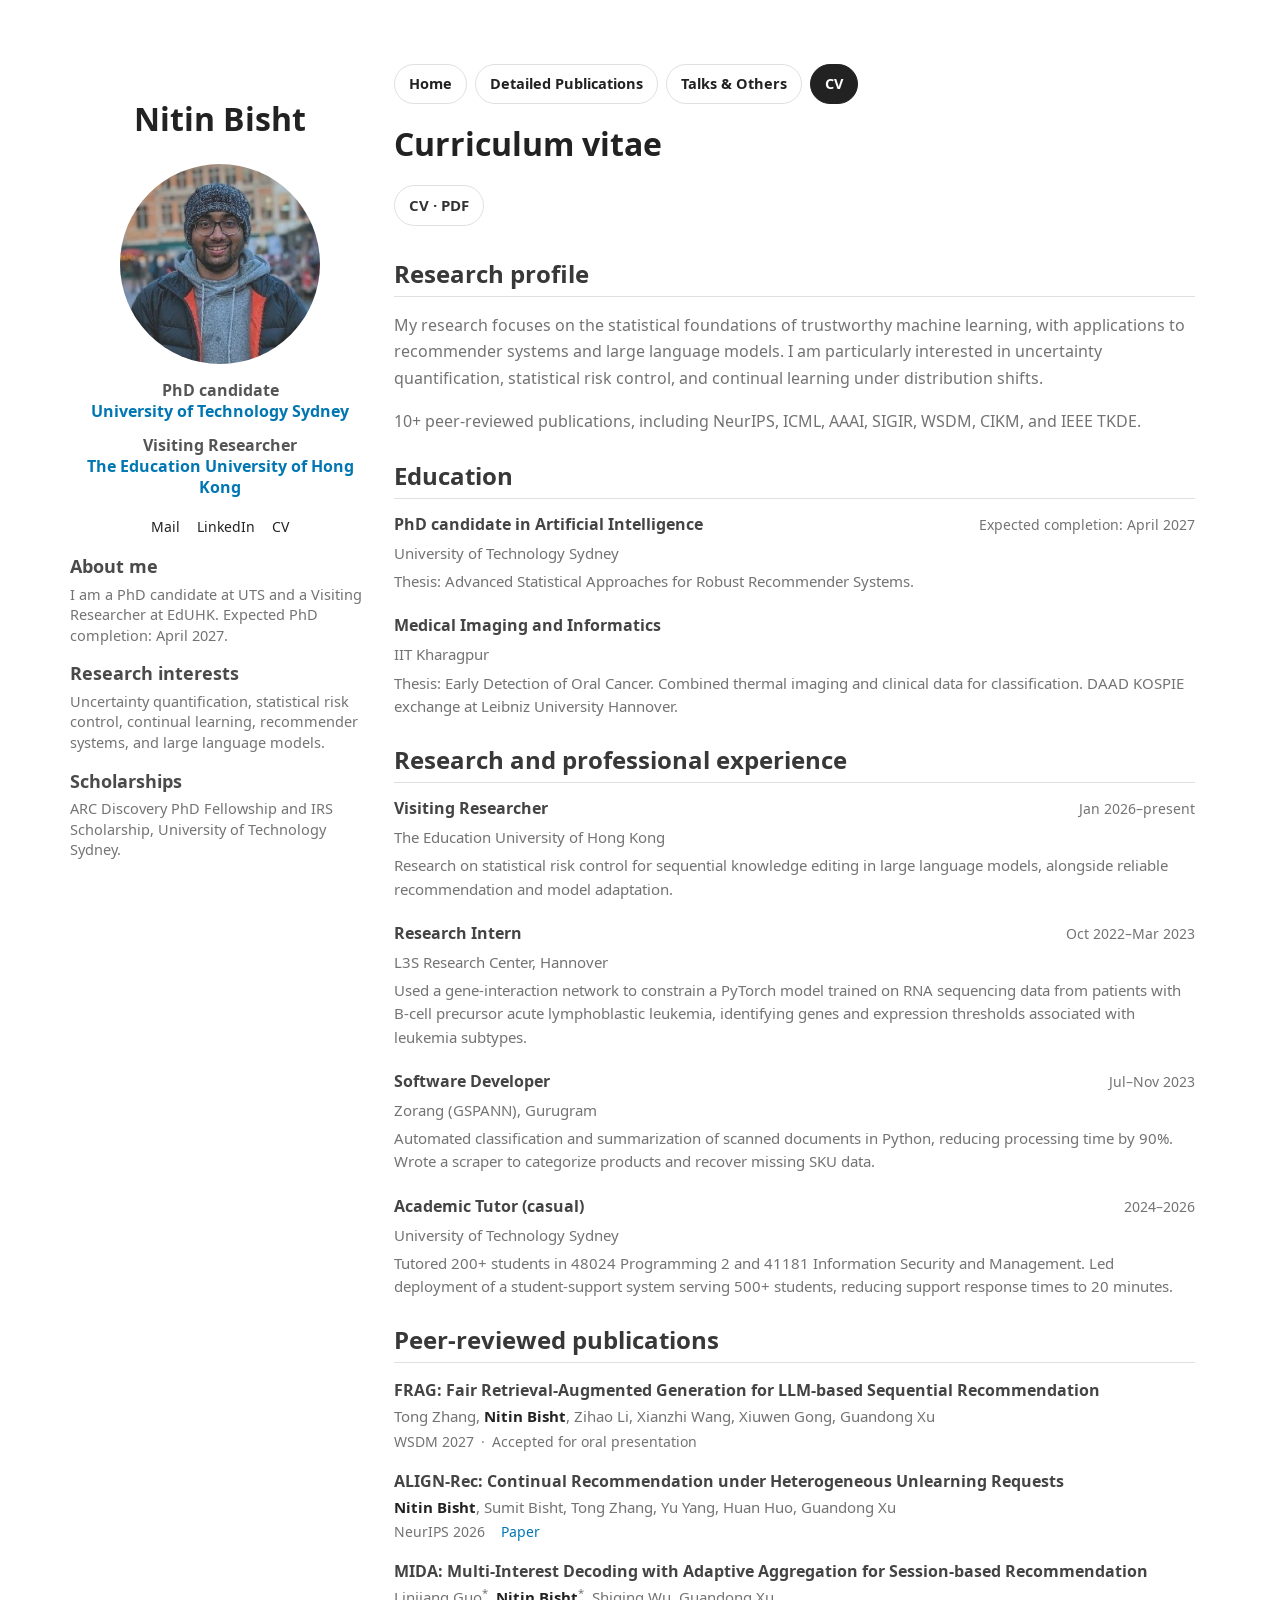
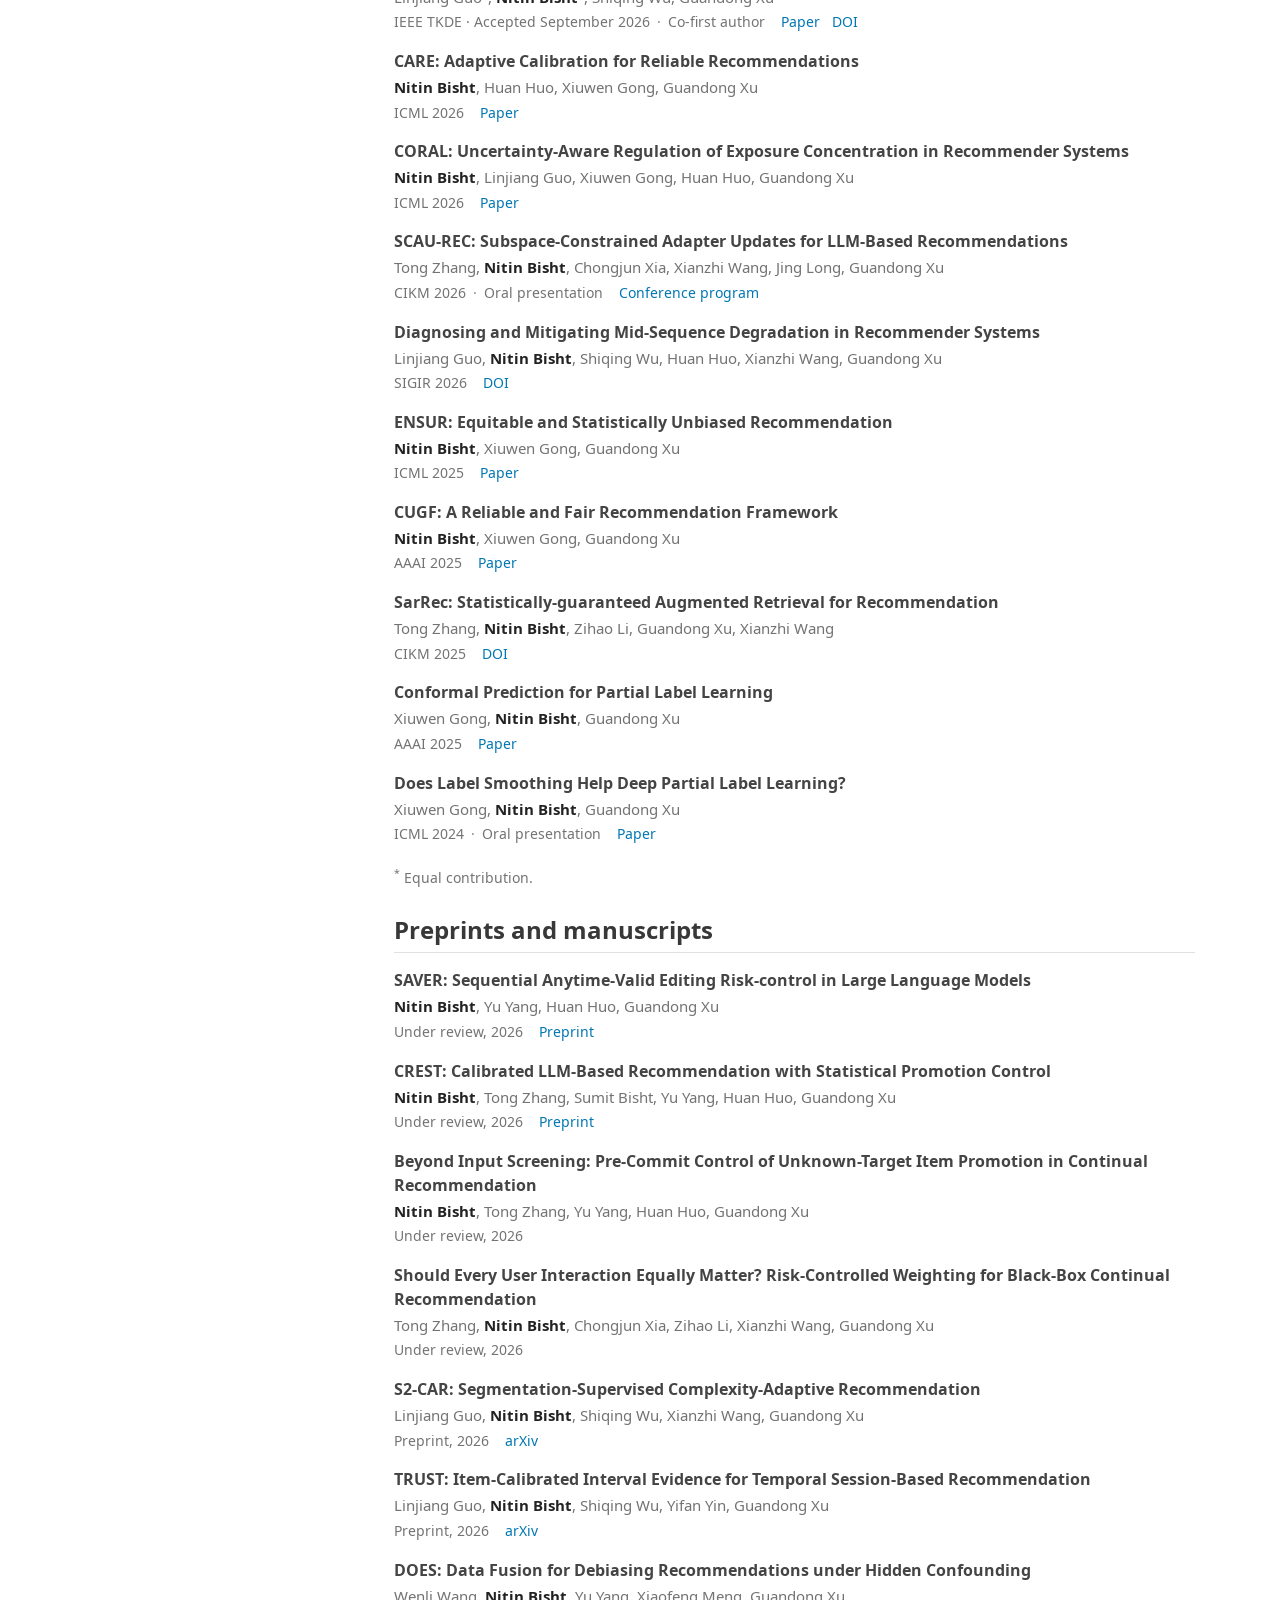
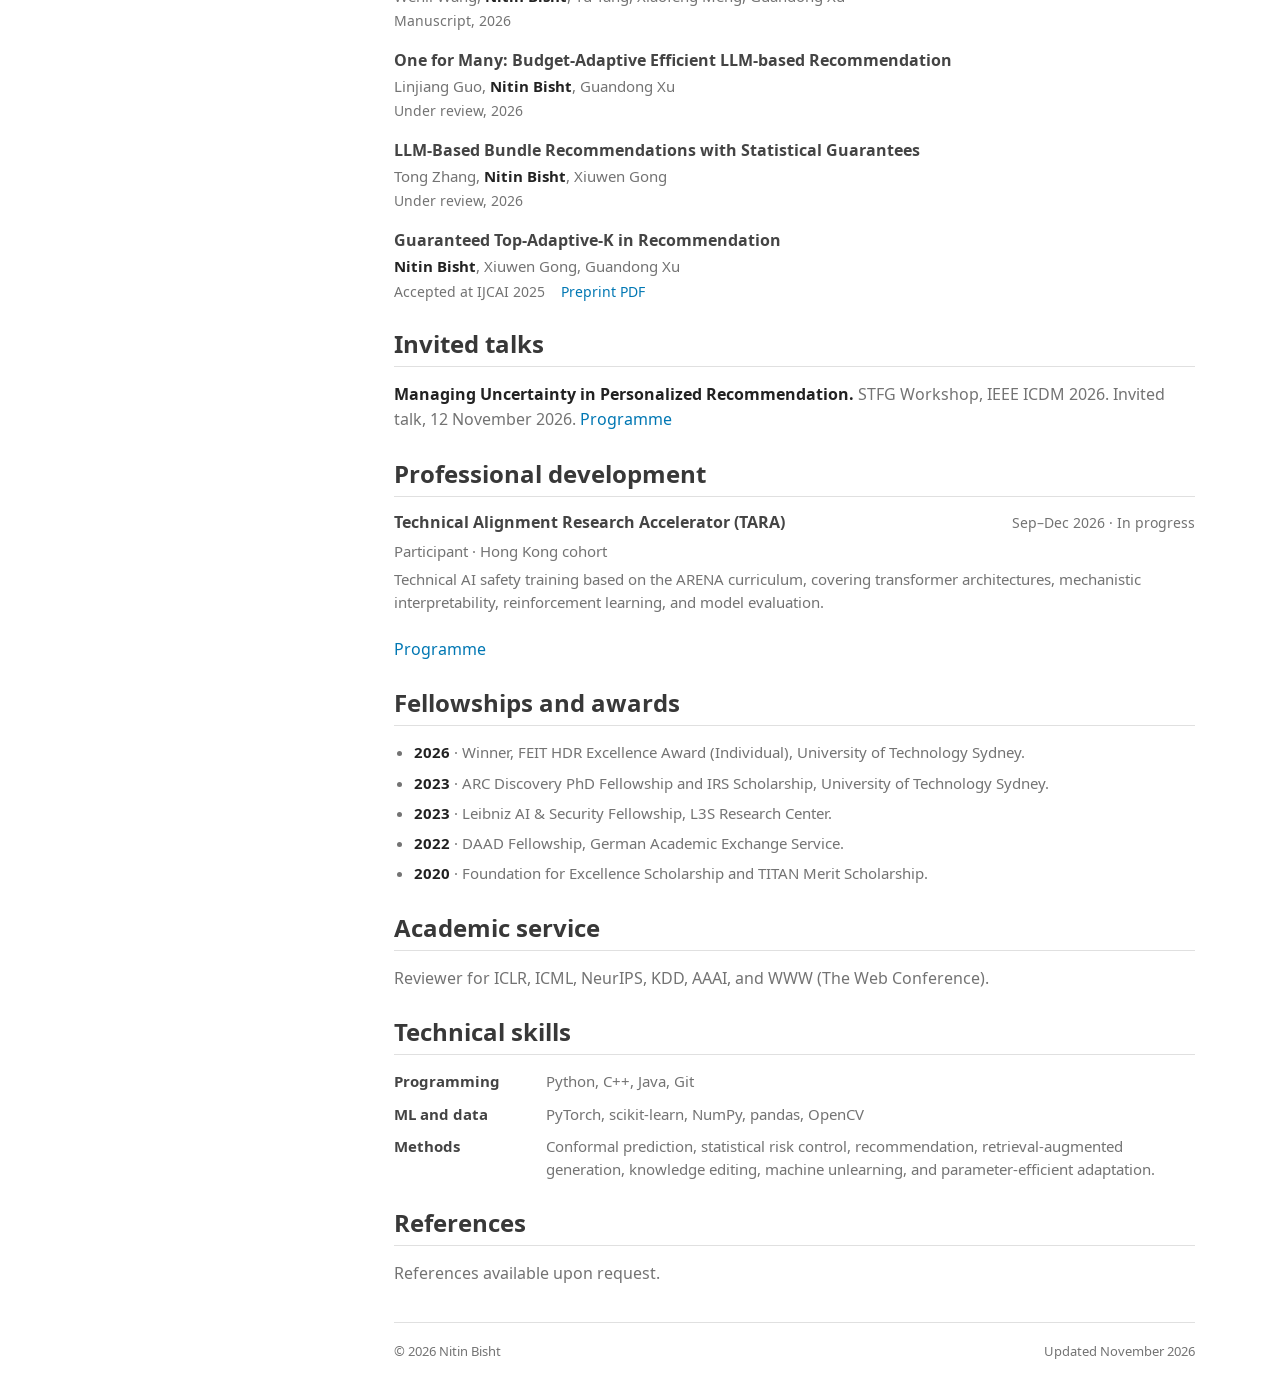
==== commit 91d58f8c: "Remove target venue names from manuscripts under review" ====
--- a/cv.html
+++ b/cv.html
@@ -123,25 +123,25 @@
       <p class="paper-meta"><span>ICML 2024<span class="meta-separator">·</span><span class="paper-note">Oral presentation</span></span><span class="paper-links"><a href="https://proceedings.mlr.press/v235/gong24b.html" class="" target="_blank" rel="noopener noreferrer">Paper</a></span></p>
       
     </article><p class="equal-note"><sup>*</sup> Equal contribution.</p></section>
-<section><div class="section-heading"><h2>Preprints and manuscripts</h2></div><article class="publication" id="paper-saver" data-kind="preprint" data-search="SAVER: Sequential Anytime-Valid Editing Risk-control in Large Language Models Nitin Bisht Yu Yang Huan Huo Guandong Xu Under review · ICLR 2027 LLM knowledge editing statistical risk control sequential testing">
+<section><div class="section-heading"><h2>Preprints and manuscripts</h2></div><article class="publication" id="paper-saver" data-kind="preprint" data-search="SAVER: Sequential Anytime-Valid Editing Risk-control in Large Language Models Nitin Bisht Yu Yang Huan Huo Guandong Xu Under review, 2026 LLM knowledge editing statistical risk control sequential testing">
       <h3>SAVER: Sequential Anytime-Valid Editing Risk-control in Large Language Models</h3>
       <p class="authors"><strong>Nitin Bisht</strong>, Yu Yang, Huan Huo, Guandong Xu</p>
-      <p class="paper-meta"><span>Under review · ICLR 2027</span><span class="paper-links"><a href="https://openreview.net/forum?id=ElpQeeyTLm" class="" target="_blank" rel="noopener noreferrer">Preprint</a></span></p>
+      <p class="paper-meta"><span>Under review, 2026</span><span class="paper-links"><a href="https://openreview.net/forum?id=ElpQeeyTLm" class="" target="_blank" rel="noopener noreferrer">Preprint</a></span></p>
       
-    </article><article class="publication" id="paper-crest" data-kind="preprint" data-search="CREST: Calibrated LLM-Based Recommendation with Statistical Promotion Control Nitin Bisht Tong Zhang Sumit Bisht Yu Yang Huan Huo Guandong Xu Under review · ICLR 2027 LLM adversarial robustness manipulation calibration recommendation">
+    </article><article class="publication" id="paper-crest" data-kind="preprint" data-search="CREST: Calibrated LLM-Based Recommendation with Statistical Promotion Control Nitin Bisht Tong Zhang Sumit Bisht Yu Yang Huan Huo Guandong Xu Under review, 2026 LLM adversarial robustness manipulation calibration recommendation">
       <h3>CREST: Calibrated LLM-Based Recommendation with Statistical Promotion Control</h3>
       <p class="authors"><strong>Nitin Bisht</strong>, Tong Zhang, Sumit Bisht, Yu Yang, Huan Huo, Guandong Xu</p>
-      <p class="paper-meta"><span>Under review · ICLR 2027</span><span class="paper-links"><a href="https://openreview.net/forum?id=1bhqIZcbQ5" class="" target="_blank" rel="noopener noreferrer">Preprint</a></span></p>
+      <p class="paper-meta"><span>Under review, 2026</span><span class="paper-links"><a href="https://openreview.net/forum?id=1bhqIZcbQ5" class="" target="_blank" rel="noopener noreferrer">Preprint</a></span></p>
       
-    </article><article class="publication" id="paper-taper" data-kind="preprint" data-search="Beyond Input Screening: Pre-Commit Control of Unknown-Target Item Promotion in Continual Recommendation Nitin Bisht Tong Zhang Yu Yang Huan Huo Guandong Xu Under review · AAAI 2027 TAPER-Rec security poisoning continual learning recommendation">
+    </article><article class="publication" id="paper-taper" data-kind="preprint" data-search="Beyond Input Screening: Pre-Commit Control of Unknown-Target Item Promotion in Continual Recommendation Nitin Bisht Tong Zhang Yu Yang Huan Huo Guandong Xu Under review, 2026 TAPER-Rec security poisoning continual learning recommendation">
       <h3>Beyond Input Screening: Pre-Commit Control of Unknown-Target Item Promotion in Continual Recommendation</h3>
       <p class="authors"><strong>Nitin Bisht</strong>, Tong Zhang, Yu Yang, Huan Huo, Guandong Xu</p>
-      <p class="paper-meta"><span>Under review · AAAI 2027</span></p>
+      <p class="paper-meta"><span>Under review, 2026</span></p>
       
-    </article><article class="publication" id="paper-firm" data-kind="preprint" data-search="Should Every User Interaction Equally Matter? Risk-Controlled Weighting for Black-Box Continual Recommendation Tong Zhang Nitin Bisht Chongjun Xia Zihao Li Xianzhi Wang Guandong Xu Under review · AAAI 2027 FIRM risk control feedback continual learning recommendation">
+    </article><article class="publication" id="paper-firm" data-kind="preprint" data-search="Should Every User Interaction Equally Matter? Risk-Controlled Weighting for Black-Box Continual Recommendation Tong Zhang Nitin Bisht Chongjun Xia Zihao Li Xianzhi Wang Guandong Xu Under review, 2026 FIRM risk control feedback continual learning recommendation">
       <h3>Should Every User Interaction Equally Matter? Risk-Controlled Weighting for Black-Box Continual Recommendation</h3>
       <p class="authors">Tong Zhang, <strong>Nitin Bisht</strong>, Chongjun Xia, Zihao Li, Xianzhi Wang, Guandong Xu</p>
-      <p class="paper-meta"><span>Under review · AAAI 2027</span></p>
+      <p class="paper-meta"><span>Under review, 2026</span></p>
       
     </article><article class="publication" id="paper-s2car" data-kind="preprint" data-search="S2-CAR: Segmentation-Supervised Complexity-Adaptive Recommendation Linjiang Guo Nitin Bisht Shiqing Wu Xianzhi Wang Guandong Xu Preprint, 2026 session recommendation intent segmentation">
       <h3>S2-CAR: Segmentation-Supervised Complexity-Adaptive Recommendation</h3>
@@ -158,15 +158,15 @@
       <p class="authors">Wenli Wang, <strong>Nitin Bisht</strong>, Yu Yang, Xiaofeng Meng, Guandong Xu</p>
       <p class="paper-meta"><span>Manuscript, 2026</span></p>
       
-    </article><article class="publication" id="paper-oneformany" data-kind="preprint" data-search="One for Many: Budget-Adaptive Efficient LLM-based Recommendation Linjiang Guo Nitin Bisht Guandong Xu Under review · The Web Conference 2027 LLM recommendation efficiency budget">
+    </article><article class="publication" id="paper-oneformany" data-kind="preprint" data-search="One for Many: Budget-Adaptive Efficient LLM-based Recommendation Linjiang Guo Nitin Bisht Guandong Xu Under review, 2026 LLM recommendation efficiency budget">
       <h3>One for Many: Budget-Adaptive Efficient LLM-based Recommendation</h3>
       <p class="authors">Linjiang Guo, <strong>Nitin Bisht</strong>, Guandong Xu</p>
-      <p class="paper-meta"><span>Under review · The Web Conference 2027</span></p>
+      <p class="paper-meta"><span>Under review, 2026</span></p>
       
-    </article><article class="publication" id="paper-bundle" data-kind="preprint" data-search="LLM-Based Bundle Recommendations with Statistical Guarantees Tong Zhang Nitin Bisht Xiuwen Gong Under review · The Web Conference 2027 LLM bundle recommendation statistical guarantees">
+    </article><article class="publication" id="paper-bundle" data-kind="preprint" data-search="LLM-Based Bundle Recommendations with Statistical Guarantees Tong Zhang Nitin Bisht Xiuwen Gong Under review, 2026 LLM bundle recommendation statistical guarantees">
       <h3>LLM-Based Bundle Recommendations with Statistical Guarantees</h3>
       <p class="authors">Tong Zhang, <strong>Nitin Bisht</strong>, Xiuwen Gong</p>
-      <p class="paper-meta"><span>Under review · The Web Conference 2027</span></p>
+      <p class="paper-meta"><span>Under review, 2026</span></p>
       
     </article><article class="publication" id="paper-topadaptive" data-kind="preprint" data-search="Guaranteed Top-Adaptive-K in Recommendation Nitin Bisht Xiuwen Gong Guandong Xu Accepted at IJCAI 2025 K-Adapt Top-Adaptive-K conformal prediction recommendation set size">
       <h3>Guaranteed Top-Adaptive-K in Recommendation</h3>
